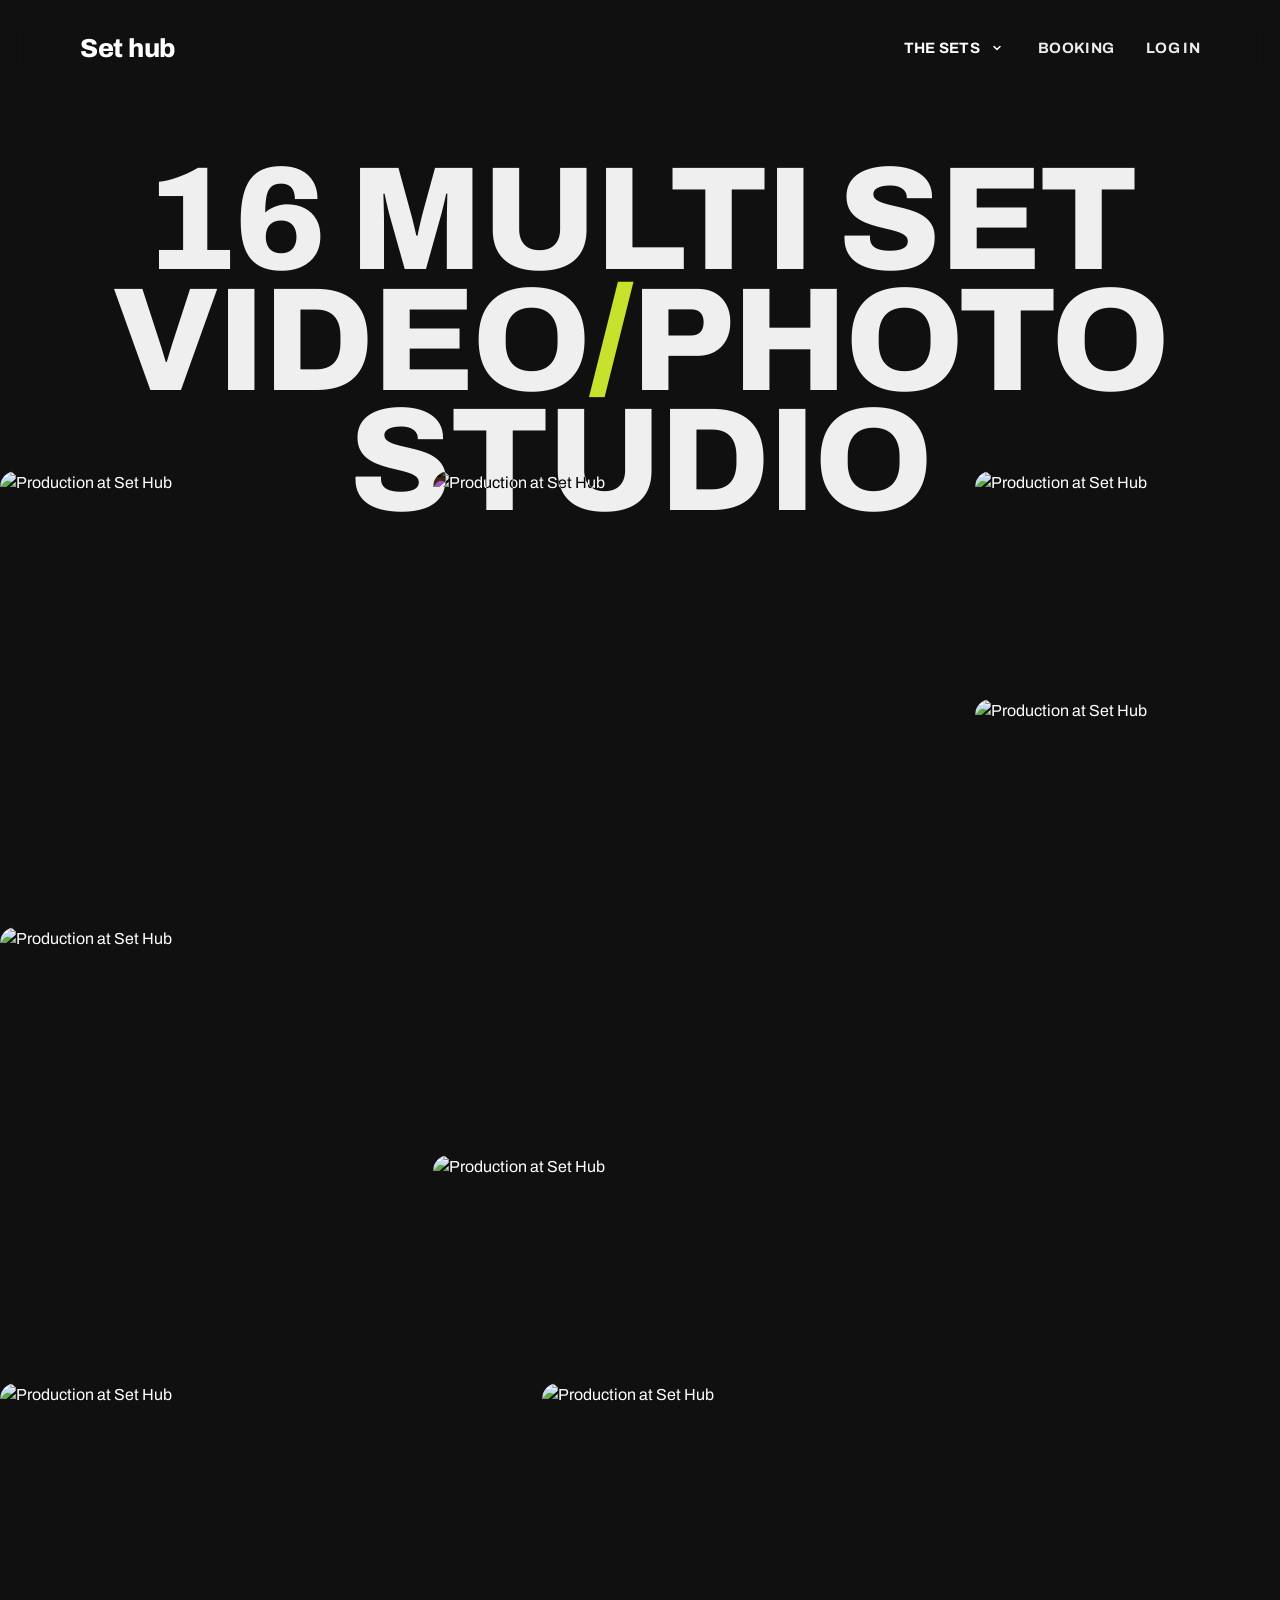
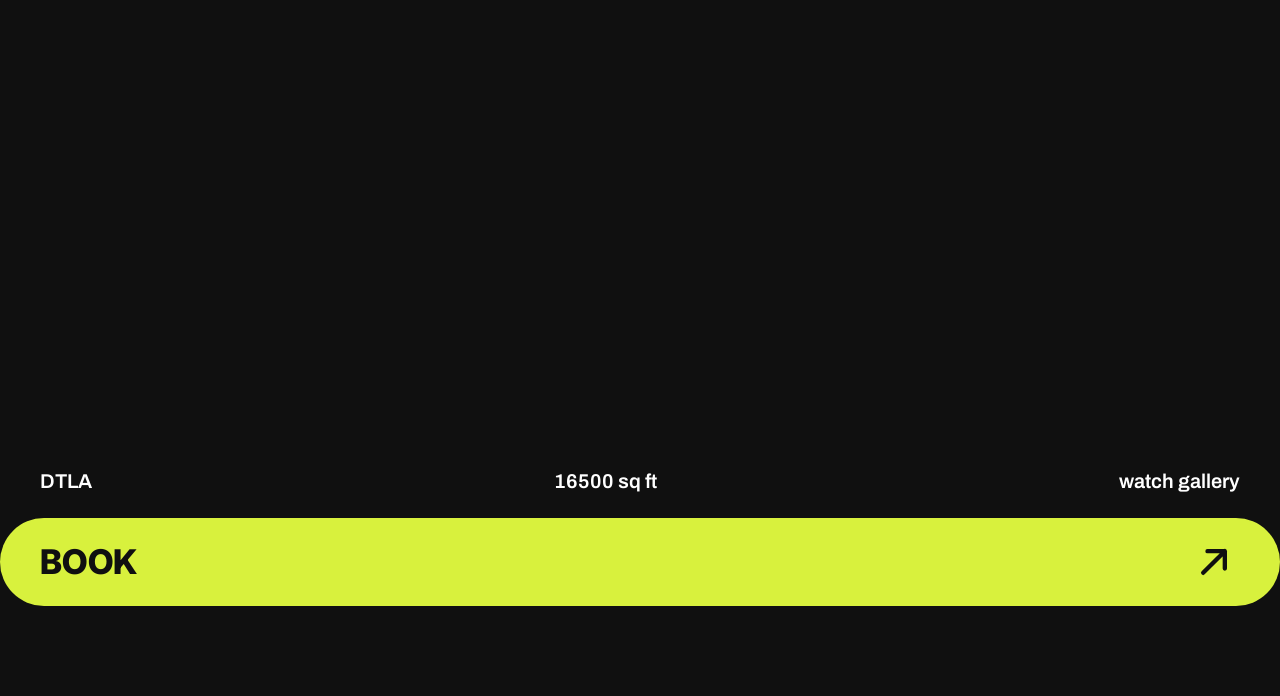
==== index.html @ b1d45e2a "Initial site: pages, styles, content, CMS config (photos follow)" ====
<!doctype html>
<html lang="en">
<head>
  <meta charset="utf-8" />
  <meta name="viewport" content="width=device-width, initial-scale=1" />
  <title>Set Hub — 16 Multi Set Video/Photo Studio</title>
  <meta name="description" content="16 multi-set video/photo studio in DTLA. 16500 sq ft. Book your shoot." />
  <link rel="stylesheet" href="static/css/style.css" />
</head>
<body>
  <header class="site-header">
    <div class="wrap">
      <a class="logo" href="index.html">Set hub</a>
      <nav class="nav">
        <div class="sets-drop" id="setsDrop">
          <button id="setsBtn" aria-haspopup="true">THE SETS <img src="static/img/figma/arrow-caret-down.svg" alt="" /></button>
          <div class="drop" id="setsMenu" role="menu"></div>
        </div>
        <a href="set.html?set=set-hub" class="hide-m">BOOKING</a>
        <a href="static/admin/" class="hide-m">LOG IN</a>
      </nav>
    </div>
  </header>

  <main>
    <section class="hero wrap">
      <h1 class="mega">16 multi set<br />video<span class="slash">/</span>photo<br />studio</h1>
      <div class="mosaic">
        <div class="mosaic-top">
          <figure class="m-a"><img src="static/img/figma/mosaic-6.jpg" alt="Production at Set Hub" /></figure>
          <figure class="m-b"><img src="static/img/figma/mosaic-7.jpg" alt="Production at Set Hub" /></figure>
          <figure class="m-c"><img src="static/img/figma/mosaic-1.jpg" alt="Production at Set Hub" /></figure>
          <figure class="m-d"><img src="static/img/figma/mosaic-2.jpg" alt="Production at Set Hub" /></figure>
          <figure class="m-e"><img src="static/img/figma/mosaic-5.jpg" alt="Production at Set Hub" /></figure>
          <figure class="m-f"><img src="static/img/figma/mosaic-8.jpg" alt="Production at Set Hub" /></figure>
        </div>
        <div class="mosaic-bottom">
          <figure><img src="static/img/figma/mosaic-4.jpg" alt="Production at Set Hub" /></figure>
          <figure><img src="static/img/figma/mosaic-3.jpg" alt="Production at Set Hub" /></figure>
        </div>
      </div>
      <div class="infobar">
        <span>DTLA</span><span>16500 sq ft</span><button id="watchGallery" type="button">watch gallery</button>
      </div>
      <button class="book-pill" id="bookPill"><span>BOOK</span><img src="static/img/figma/arrow-up-right.svg" alt="" /></button>
    </section>
  </main>

  <div class="lightbox" id="lightbox" role="dialog" aria-label="Photo viewer">
    <button class="x" id="lbClose" aria-label="Close">×</button>
    <button class="prev" id="lbPrev" aria-label="Previous">‹</button>
    <img id="lbImg" src="" alt="Enlarged photo" />
    <button class="next" id="lbNext" aria-label="Next">›</button>
  </div>

  <script src="static/js/site.js"></script>
</body>
</html>
---- static/css/style.css ----
/* Set Hub — built from the Booksethub Figma design.
   Tokens: bg #101010, card #191919, accent #d8f13d.
   Display font: Archivo (Gilroy substitute — Gilroy is commercial);
   BOOK button: Inter ExtraBold. */

@import url("https://fonts.googleapis.com/css2?family=Archivo:wght@500;600;700;800&family=Inter:wght@700;800&display=swap");

:root{
  --bg:#101010; --card:#191919; --line:#262626;
  --text:#ffffff; --muted:#b9b9b9;
  --accent:#d8f13d; --accent-ink:#101010;
  --radius:16px; --max:1440px; --pad:80px;
  --font:"Archivo",system-ui,-apple-system,"Segoe UI",sans-serif;
  --font-btn:"Inter",system-ui,sans-serif;
}
*{box-sizing:border-box;margin:0;padding:0}
html{scroll-behavior:smooth}
body{background:var(--bg);color:var(--text);font-family:var(--font);line-height:1.5;-webkit-font-smoothing:antialiased;overflow-x:hidden}
a{color:inherit;text-decoration:none}
img{display:block;max-width:100%}
button{font-family:inherit;cursor:pointer}
.wrap{max-width:var(--max);margin:0 auto;padding-left:var(--pad);padding-right:var(--pad)}

/* ---------- header ---------- */
.site-header{position:sticky;top:0;z-index:60;background:rgba(16,16,16,.88);backdrop-filter:blur(14px)}
.site-header .wrap{display:flex;align-items:center;justify-content:space-between;height:96px}
.logo{font-weight:800;font-size:26px;letter-spacing:-.01em;line-height:1;color:#fff}
.infobar button{background:none;border:0;color:inherit;font:inherit;font-weight:600;font-size:20px;cursor:pointer;padding:0}
.infobar button:hover{color:var(--accent);text-decoration:underline}
.nav{display:flex;align-items:center;gap:32px;font-weight:700;font-size:15px;letter-spacing:.02em}
.nav a{opacity:.92}
.nav a:hover{opacity:1;color:var(--accent)}
.sets-drop{position:relative}
.sets-drop>button{background:none;border:0;color:var(--text);font-weight:700;font-size:15px;letter-spacing:.02em;display:flex;align-items:center;gap:8px}
.sets-drop>button img{width:18px;height:18px}
.drop{position:absolute;top:calc(100% + 14px);right:0;min-width:240px;background:var(--card);border:1px solid var(--line);border-radius:14px;padding:8px;display:none;box-shadow:0 24px 60px rgba(0,0,0,.5)}
.sets-drop.open .drop{display:block}
.drop a{display:block;padding:12px 16px;border-radius:10px;font-size:14px;font-weight:600}
.drop a:hover{background:#222}
.drop a small{display:block;color:var(--muted);font-weight:500;font-size:12px}

/* ---------- giant titles ---------- */
.mega{font-weight:800;text-transform:uppercase;text-align:center;line-height:.82;letter-spacing:-.015em;font-size:clamp(58px,11.5vw,180px)}
.mega .slash{color:var(--accent)}

/* ---------- landing ---------- */
.hero{padding:64px 0 0;position:relative}
.hero .mega{position:relative;z-index:2;mix-blend-mode:difference;margin-bottom:-.35em}
.mosaic{margin-top:0}
.mosaic-top{display:grid;grid-template-columns:413fr 522fr 305fr;grid-auto-rows:208px;gap:20px}
.mosaic-top figure{border-radius:var(--radius);overflow:hidden;margin:0}
.mosaic-top img{width:100%;height:100%;object-fit:cover}
.m-a{grid-column:1;grid-row:1/3}
.m-b{grid-column:1;grid-row:3/5}
.m-c{grid-column:2;grid-row:1/4}
.m-d{grid-column:2/4;grid-row:4}
.m-e{grid-column:3;grid-row:1}
.m-f{grid-column:3;grid-row:2/4}
.mosaic-bottom{display:grid;grid-template-columns:522fr 738fr;gap:20px;margin-top:20px}
.mosaic-bottom figure{border-radius:var(--radius);overflow:hidden;margin:0;aspect-ratio:522/643}
.mosaic-bottom figure:last-child{aspect-ratio:738/643}
.mosaic-bottom img{width:100%;height:100%;object-fit:cover}
.infobar{display:flex;justify-content:space-between;align-items:center;padding:40px 40px 22px;font-weight:600;font-size:20px}
.book-pill{display:flex;align-items:center;justify-content:space-between;background:var(--accent);color:var(--accent-ink);border:0;border-radius:333px;height:88px;padding:0 40px;margin:0 0 90px;font-family:var(--font-btn);font-weight:800;font-size:34px;letter-spacing:.01em;width:100%;text-align:left}
.book-pill img{width:52px;height:52px}
.book-pill:hover{filter:brightness(1.07)}

/* ---------- set detail ---------- */
.detail{padding:56px 0 0}
.detail .mega{margin-bottom:48px}
.hero-media{position:relative;border-radius:20px;overflow:hidden;aspect-ratio:16/8.4;background:var(--card)}
.hero-media img{width:100%;height:100%;object-fit:cover}
.play{position:absolute;inset:0;margin:auto;width:96px;height:96px;border:0;border-radius:50%;background:rgba(255,255,255,.92);display:flex;align-items:center;justify-content:center}
.play img{width:34px;height:34px;margin-left:4px}
.thumbs{display:flex;gap:14px;margin-top:16px;overflow-x:auto;padding-bottom:6px}
.thumbs button{flex:0 0 auto;width:132px;height:88px;border:0;border-radius:12px;overflow:hidden;background:var(--card);padding:0;position:relative}
.thumbs button img{width:100%;height:100%;object-fit:cover}
.thumbs button.active{outline:2px solid var(--accent)}
.thumbs .viewall{display:flex;align-items:center;justify-content:center;flex-direction:column;gap:6px;color:var(--text);font-size:12px;font-weight:600;background:#2a2a2a}
.offer{display:grid;grid-template-columns:1fr 1fr;gap:40px;margin:72px 0 56px;align-items:start}
.offer h2{font-size:clamp(40px,5.5vw,80px);font-weight:800;line-height:.95;text-transform:uppercase;letter-spacing:-.01em}
.offer .prose p{color:#d7d7d7;margin-bottom:14px;font-size:15px}
.accordions{display:grid;grid-template-columns:1fr 1fr;gap:14px;margin-bottom:80px}
.acc{background:var(--card);border:1px solid var(--line);border-radius:14px;overflow:hidden}
.acc>button{width:100%;background:none;border:0;color:var(--text);display:flex;justify-content:space-between;align-items:center;padding:20px 24px;font-weight:700;font-size:14px;letter-spacing:.06em}
.acc>button img{width:20px;height:20px;transition:transform .2s}
.acc.open>button img{transform:rotate(180deg)}
.acc .acc-body{max-height:0;overflow:hidden;transition:max-height .3s ease}
.acc .acc-body div{padding:0 24px 22px;color:var(--muted);font-size:14px}
.addons-head{display:flex;justify-content:space-between;align-items:center;margin-bottom:26px}
.addons-head h2{font-size:clamp(40px,5.5vw,80px);font-weight:800;text-transform:uppercase;line-height:1}
.addons-nav{display:flex;gap:10px}
.addons-nav button{width:52px;height:52px;border-radius:50%;border:1px solid var(--line);background:var(--card);display:flex;align-items:center;justify-content:center}
.addons-nav button img{width:22px;height:22px}
.addons-nav button:hover{border-color:var(--accent)}
.addons-row{display:flex;gap:18px;overflow-x:auto;scroll-behavior:smooth;padding-bottom:8px;margin-bottom:90px}
.addon-card{flex:0 0 270px;background:var(--card);border:1px solid var(--line);border-radius:var(--radius);overflow:hidden}
.addon-card .im{aspect-ratio:4/3;background:#0a0a0a}
.addon-card .im img{width:100%;height:100%;object-fit:cover}
.addon-card .tx{padding:18px}
.addon-card h4{font-size:15px;font-weight:700;margin-bottom:8px}
.addon-card .pr{color:var(--muted);font-size:13px}

/* ---------- booking ---------- */
.booking-sec{margin-bottom:40px}
.booking-sec h2{font-size:clamp(40px,5.5vw,80px);font-weight:800;text-transform:uppercase;margin-bottom:30px;display:flex;align-items:center;gap:16px}
.booking-grid{display:grid;grid-template-columns:1fr 420px;gap:28px;align-items:start}
.bk-addon{background:var(--card);border:1px solid var(--line);border-radius:var(--radius);overflow:hidden;margin-bottom:20px}
.bk-addon .im{aspect-ratio:16/9;background:#0a0a0a}
.bk-addon .im img{width:100%;height:100%;object-fit:cover}
.bk-addon .tx{padding:22px}
.bk-addon h4{font-size:16px;margin-bottom:6px}
.bk-addon .pr{color:var(--muted);font-size:13px;margin-bottom:16px}
.bk-addon .row{display:flex;gap:12px;align-items:center}
.add-btn{background:var(--accent);color:var(--accent-ink);border:0;border-radius:999px;padding:12px 22px;font-weight:800;font-size:13px;letter-spacing:.04em}
.add-btn.added{background:transparent;color:var(--accent);border:1px solid var(--accent)}
.link-btn{background:none;border:0;color:var(--muted);font-size:13px;font-weight:600;letter-spacing:.04em}
.calc{background:var(--card);border:1px solid var(--line);border-radius:20px;padding:26px;position:sticky;top:120px}
.calc .disc{background:var(--accent);color:var(--accent-ink);border-radius:12px;padding:12px 18px;font-weight:800;font-size:14px;display:flex;justify-content:space-between;margin:-26px -26px 20px}
.calc label{display:block;font-size:11px;color:var(--muted);letter-spacing:.08em;text-transform:uppercase;margin:16px 0 8px;font-weight:700}
.calc input,.calc select{width:100%;background:#0d0d0d;border:1px solid var(--line);border-radius:12px;color:var(--text);padding:13px 14px;font-size:14px;font-family:inherit}
.calc input:focus,.calc select:focus{outline:none;border-color:var(--accent)}
.calc .row2{display:grid;grid-template-columns:1fr 1fr;gap:12px}
.calc .check{display:flex;align-items:center;gap:10px;margin-top:14px;font-size:13px;color:var(--muted)}
.calc .check input{width:auto;accent-color:var(--accent)}
.sel-addons{margin-top:6px;display:grid;gap:10px}
.sel-addon{display:flex;gap:12px;align-items:center;background:#0d0d0d;border:1px solid var(--line);border-radius:12px;padding:10px 12px;font-size:13px}
.sel-addon img{width:52px;height:40px;object-fit:cover;border-radius:8px}
.sel-addon .rm{margin-left:auto;background:none;border:0;color:var(--muted);font-size:18px}
.price-lines{margin-top:18px;border-top:1px solid var(--line);padding-top:14px;font-size:14px}
.price-lines .pl{display:flex;justify-content:space-between;padding:5px 0;color:var(--muted)}
.price-lines .pl b{color:var(--text);font-weight:600}
.total{display:flex;justify-content:space-between;align-items:center;margin-top:14px;padding-top:14px;border-top:1px solid var(--line);font-weight:800;font-size:15px;letter-spacing:.03em}
.total .sum{color:var(--accent);font-size:22px}
.book-now{width:100%;margin-top:18px;background:var(--accent);color:var(--accent-ink);border:0;border-radius:333px;height:64px;font-family:var(--font-btn);font-weight:800;font-size:20px;display:flex;align-items:center;justify-content:space-between;padding:0 28px}
.book-now img{width:30px;height:30px}
.fine{font-size:12px;color:var(--muted);margin-top:12px;text-align:center}

/* ---------- lightbox ---------- */
.lightbox{position:fixed;inset:0;background:rgba(0,0,0,.94);display:none;align-items:center;justify-content:center;z-index:100}
.lightbox.open{display:flex}
.lightbox img{max-width:92vw;max-height:88vh;border-radius:10px}
.lightbox .x{position:absolute;top:16px;right:22px;background:none;border:0;color:#fff;font-size:38px}
.lightbox .prev,.lightbox .next{position:absolute;top:50%;transform:translateY(-50%);background:rgba(255,255,255,.08);border:1px solid #444;color:#fff;font-size:24px;width:52px;height:52px;border-radius:50%}
.lightbox .prev{left:20px}.lightbox .next{right:20px}

footer{border-top:1px solid var(--line);margin-top:60px}
footer .infobar{padding-bottom:10px}

@media(max-width:1024px){
  :root{--pad:24px}
  .offer,.booking-grid{grid-template-columns:1fr}
  .calc{position:static}
  .accordions{grid-template-columns:1fr}
  .mosaic-top{grid-template-columns:1fr 1fr;grid-auto-rows:180px}
  .m-a{grid-column:1;grid-row:1/3}.m-b{grid-column:1;grid-row:3/5}
  .m-c{grid-column:2;grid-row:1/3}.m-d{grid-column:1/3;grid-row:5}
  .m-e{grid-column:2;grid-row:3}.m-f{grid-column:2;grid-row:4}
  .mosaic-bottom{grid-template-columns:1fr 1fr}
  .book-pill{font-size:24px;height:72px}
  .nav .hide-m{display:none}
}
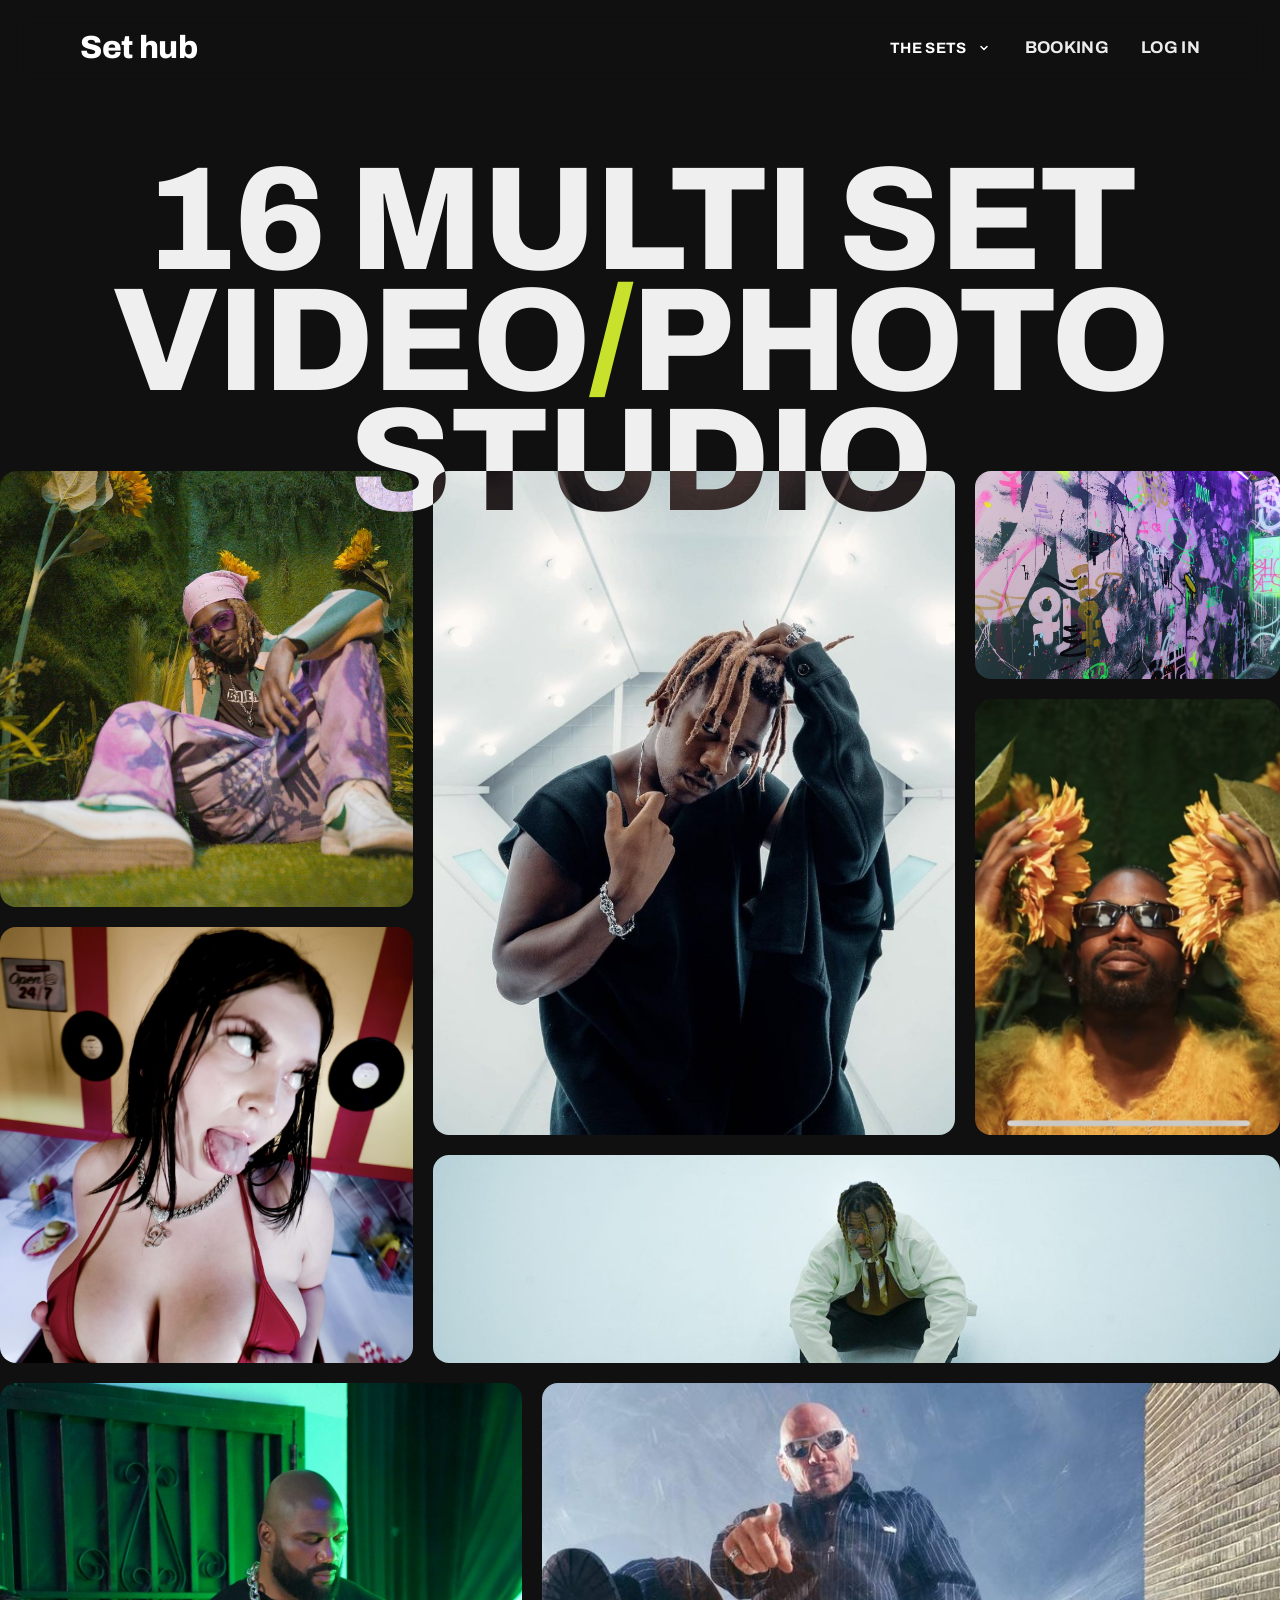
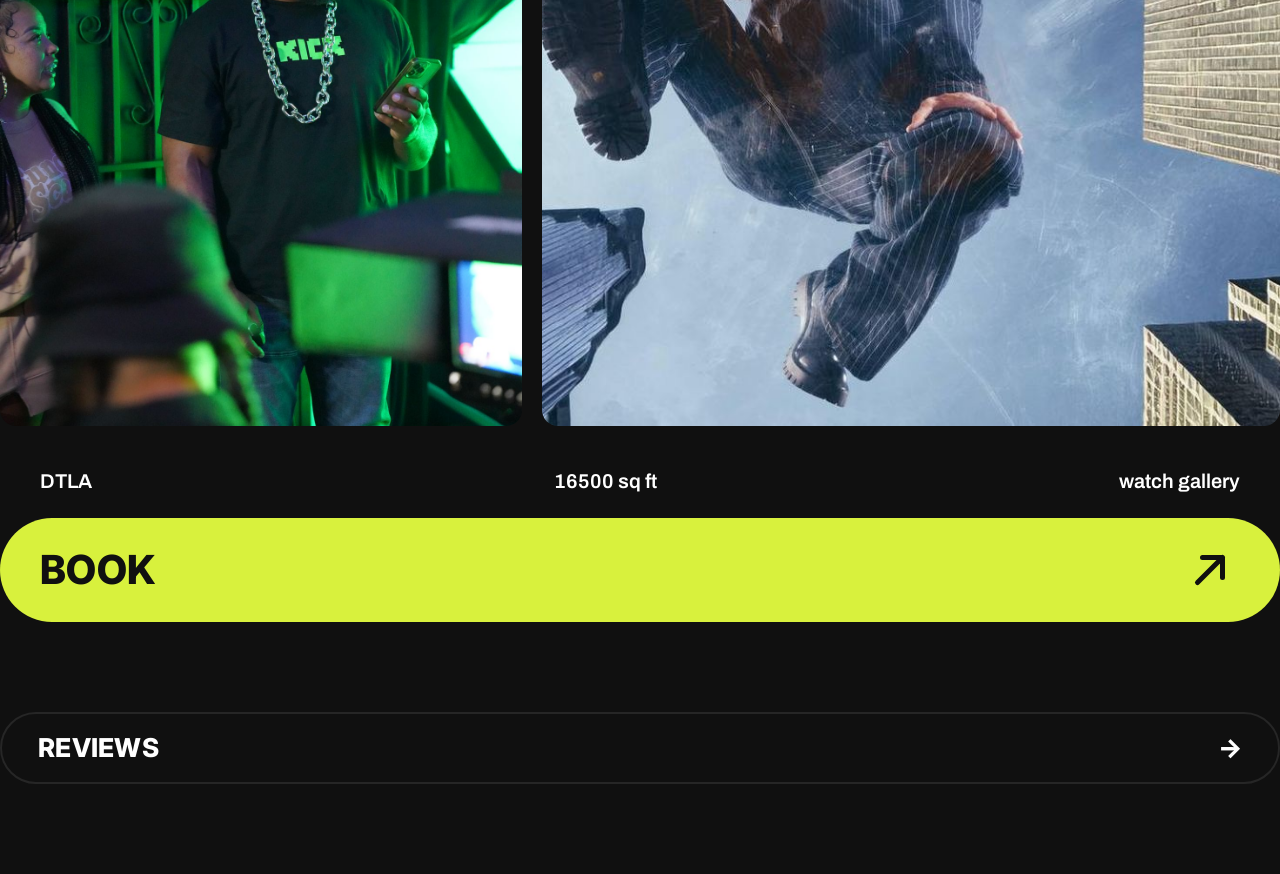
==== commit 74fd6303: "Booking flow: 3-set page with Peerspace-style calculator (3% fee + tax), bigger logo/buttons, Review" ====
--- a/index.html
+++ b/index.html
@@ -43,6 +43,7 @@
         <span>DTLA</span><span>16500 sq ft</span><button id="watchGallery" type="button">watch gallery</button>
       </div>
       <button class="book-pill" id="bookPill"><span>BOOK</span><img src="static/img/figma/arrow-up-right.svg" alt="" /></button>
+      <button class="reviews-pill" id="reviewsPill"><span>REVIEWS</span><span aria-hidden="true">→</span></button>
     </section>
   </main>
 
--- a/static/css/style.css
+++ b/static/css/style.css
@@ -160,3 +160,75 @@
   .book-pill{font-size:24px;height:72px}
   .nav .hide-m{display:none}
 }
+
+/* ---------- pravki 2026-10-07: logo/buttons up, booking page ---------- */
+.logo{font-size:32px}
+.book-pill{height:104px;font-size:40px}
+.book-pill img{width:60px;height:60px}
+.nav{font-size:17px}
+
+/* reviews pill on homepage */
+.reviews-pill{display:flex;align-items:center;justify-content:space-between;background:transparent;color:var(--text);border:2px solid var(--line);border-radius:333px;min-height:72px;padding:0 36px;margin:0 0 90px;font-family:var(--font-btn);font-weight:800;font-size:26px;letter-spacing:.01em;width:100%;text-align:left}
+.reviews-pill:hover{border-color:var(--accent);color:var(--accent)}
+
+/* book page */
+.book-page{padding-top:48px;padding-bottom:80px}
+.book-page .mega{text-align:left}
+.book-sub{color:var(--muted);font-size:20px;margin:18px 0 48px}
+.set-block{border:1px solid var(--line);border-radius:24px;overflow:hidden;margin-bottom:32px;background:var(--card)}
+.set-collage{display:grid;grid-template-columns:1.4fr 1fr 1fr;gap:8px;padding:8px;cursor:pointer}
+.set-collage figure{border-radius:14px;overflow:hidden;aspect-ratio:16/10;background:#0a0a0a}
+.set-collage img{width:100%;height:100%;object-fit:cover}
+.set-info{padding:28px 32px 32px}
+.set-info h2{font-size:34px;font-weight:800;letter-spacing:-.01em}
+.set-info .specs{color:var(--muted);margin:8px 0 16px;font-size:16px}
+.includes{list-style:none;display:flex;flex-wrap:wrap;gap:8px 20px;margin-bottom:24px;color:var(--text);font-size:15px}
+.includes li::before{content:"✓ ";color:var(--accent);font-weight:800}
+.select-btn{background:var(--accent);color:var(--accent-ink);border:0;border-radius:999px;padding:16px 34px;font-family:var(--font-btn);font-weight:800;font-size:18px}
+.select-btn:hover{filter:brightness(1.07)}
+.set-block.open .select-btn{background:var(--text)}
+
+/* dropdown calculator */
+.book-drop{border-top:1px solid var(--line);padding:32px;background:#141414}
+.book-drop .calc{max-width:640px;margin:0 auto}
+.calc label{display:block;font-weight:700;margin:22px 0 8px;font-size:15px}
+.calc .req{color:var(--muted);font-weight:500}
+.calc .hint{color:var(--muted);font-weight:500;font-size:13px}
+.calc input[type="date"],.calc input[type="text"],.calc select{width:100%;background:#0d0d0d;border:1px solid var(--line);color:var(--text);border-radius:12px;padding:14px 16px;font-size:16px;font-family:inherit}
+.calc .row2{display:grid;grid-template-columns:1fr 1fr;gap:12px;margin-top:12px}
+.disc{display:flex;justify-content:space-between;align-items:center;background:#0d0d0d;border:1px solid var(--line);border-radius:12px;padding:14px 18px;font-weight:700;margin-bottom:6px}
+.disc span:last-child{background:var(--accent);color:var(--accent-ink);border-radius:999px;padding:4px 14px;font-size:14px}
+
+/* compact add-ons grid */
+.addon-grid{display:grid;grid-template-columns:repeat(auto-fill,minmax(150px,1fr));gap:10px}
+.addon-chip{background:#0d0d0d;border:1px solid var(--line);border-radius:12px;padding:12px;text-align:left;color:var(--text);display:flex;flex-direction:column;gap:4px;min-height:104px}
+.addon-chip b{font-size:13.5px;line-height:1.3}
+.addon-chip span{font-size:12px;color:var(--muted);line-height:1.35;flex:1}
+.addon-chip em{font-style:normal;font-weight:800;color:var(--accent);font-size:13px}
+.addon-chip.on{border-color:var(--accent);background:#18200a}
+.addon-chip.on::after{content:"✓ ADDED";font-size:11px;font-weight:800;color:var(--accent)}
+
+.price-lines{margin-top:26px;border-top:1px solid var(--line);padding-top:14px}
+.pl{display:flex;justify-content:space-between;padding:7px 0;font-size:15px;color:var(--muted)}
+.pl b{color:var(--text);font-weight:700}
+.total{display:flex;justify-content:space-between;align-items:center;margin-top:14px;padding-top:16px;border-top:2px solid var(--line);font-weight:800;font-size:20px}
+.total .sum{font-size:30px;color:var(--accent)}
+.book-cta{margin-top:22px}
+.book-now{width:100%;background:var(--accent);color:var(--accent-ink);border:0;border-radius:16px;padding:20px;font-family:var(--font-btn);font-weight:800;font-size:22px}
+.book-now:hover{filter:brightness(1.07)}
+.fine{color:var(--muted);font-size:13px;margin-top:10px;text-align:center}
+.pay-step{margin-top:26px;border-top:1px solid var(--line);padding-top:8px}
+.rules{display:flex;gap:10px;align-items:flex-start;font-weight:500;font-size:14px;cursor:pointer}
+.rules input{width:20px;height:20px;margin-top:2px;accent-color:var(--accent)}
+.pay-btn{width:100%;margin-top:18px;background:#fff;color:#101010;border:0;border-radius:16px;padding:20px;font-family:var(--font-btn);font-weight:800;font-size:22px}
+.pay-btn:disabled{opacity:.6}
+.pay-btn:hover:not(:disabled){filter:brightness(.94)}
+
+@media (max-width:760px){
+  .set-collage{grid-template-columns:1fr 1fr}
+  .set-collage figure:first-child{grid-column:1/-1}
+  .set-info{padding:20px}
+  .book-drop{padding:20px 16px}
+  .addon-grid{grid-template-columns:repeat(auto-fill,minmax(128px,1fr))}
+  .logo{font-size:28px}
+}
